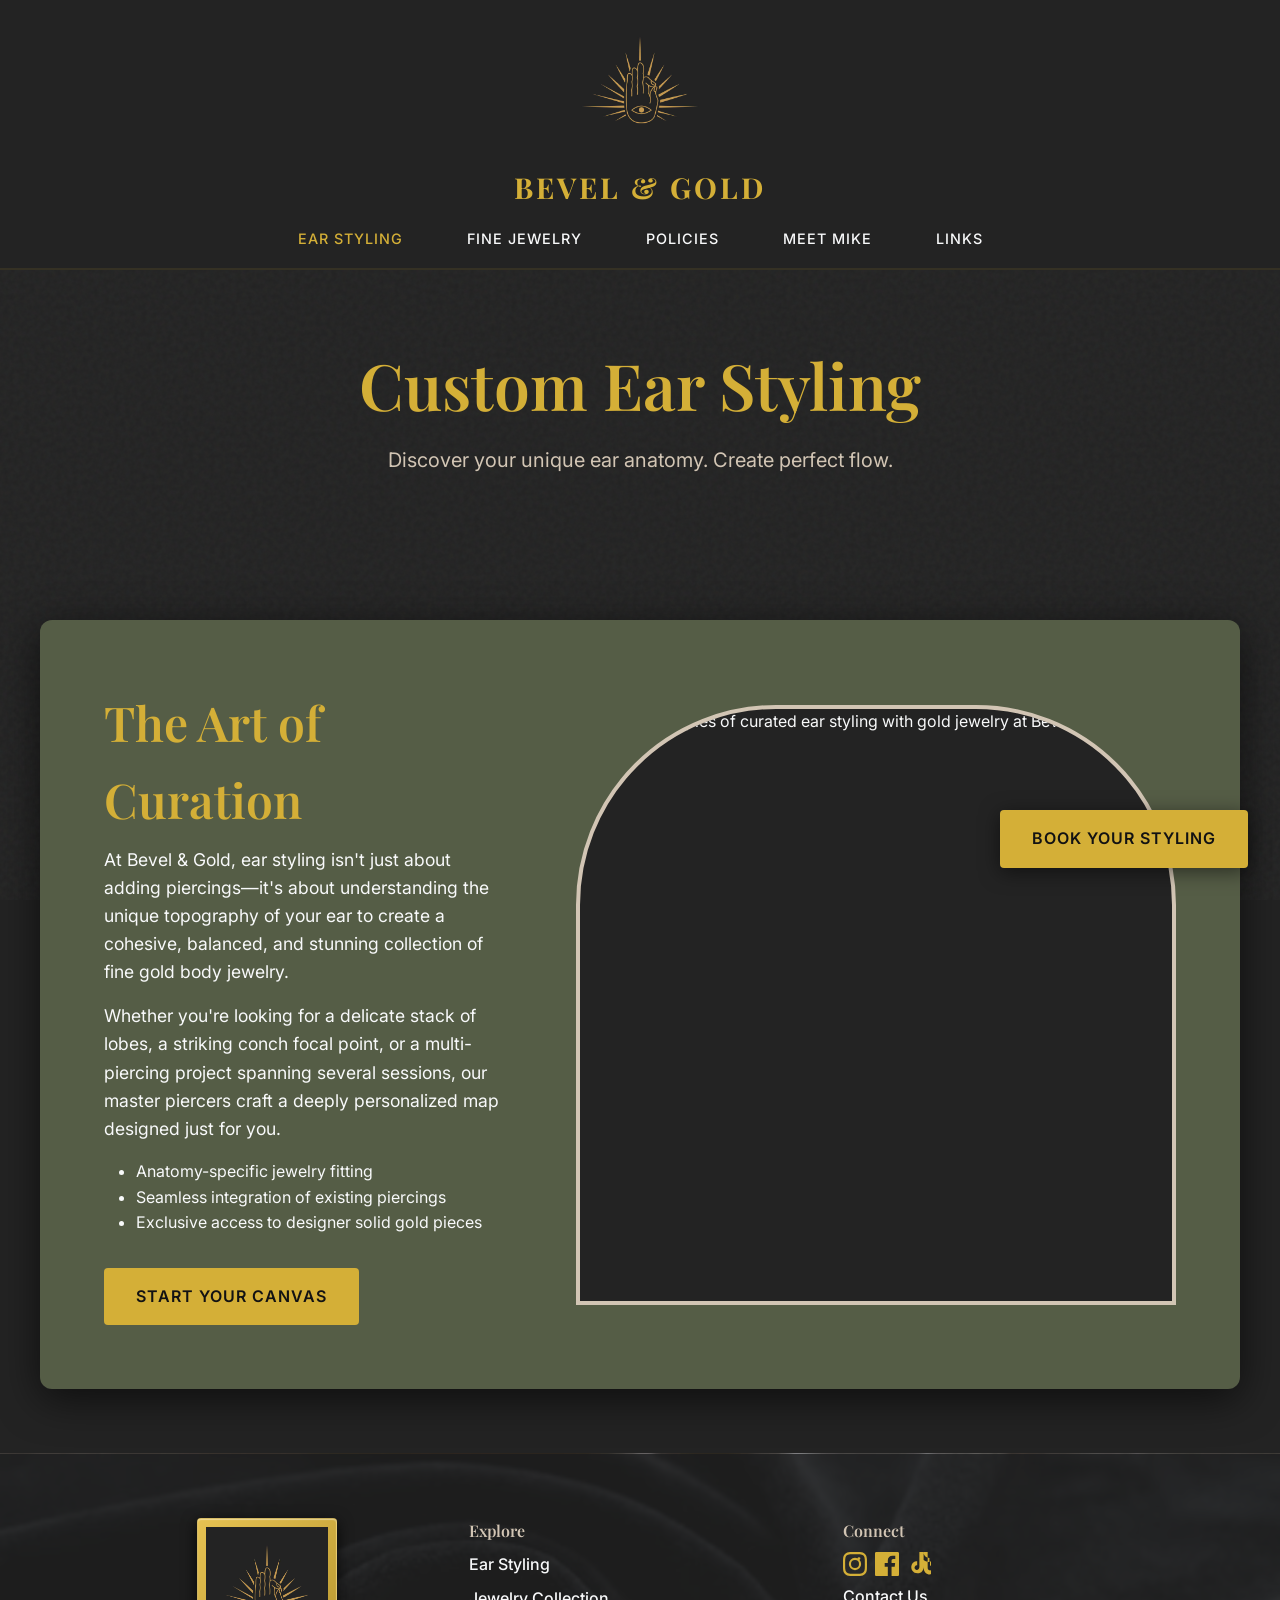
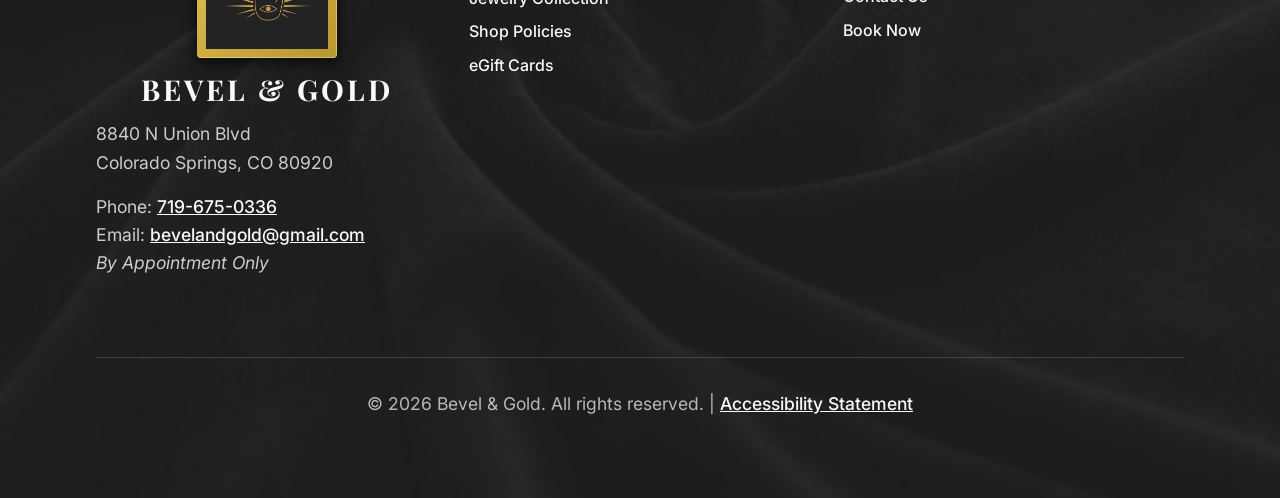
==== ear-styling.html @ 04fbb770 "Initial commit of Bevel & Gold redesign" ====
<!DOCTYPE html>
<html lang="en">
<head>
    <meta charset="UTF-8">
    <meta name="viewport" content="width=device-width, initial-scale=1.0">
    <title>Ear Styling | Bevel & Gold | Colorado Springs Piercing Studio</title>
    <meta name="description" content="Elevate your look with custom ear styling and curation from Bevel & Gold in Colorado Springs. We use exquisite solid gold fine body jewelry for a unique flow.">
    
    <link rel="preconnect" href="https://fonts.googleapis.com">
    <link rel="preconnect" href="https://fonts.gstatic.com" crossorigin>
    <link href="https://fonts.googleapis.com/css2?family=Inter:wght@400;500;600&family=Playfair+Display:wght@400;600;700&display=swap" rel="stylesheet">
    
    <link rel="stylesheet" href="css/style.css">
</head>
<body>
    <a href="#main-content" class="skip-link" style="position:absolute; left:-10000px; top:auto; width:1px; height:1px; overflow:hidden;" tabindex="0">Skip to main content</a>
    <a href="https://book.squareup.com/appointments/sed3t0elav9za6/location/LBR8H3HD27EVS/services" target="_blank" rel="noopener" class="btn sticky-cta" aria-label="Book an Ear Styling Appointment">Book Your Styling</a>

    <header>
        <nav class="navbar" aria-label="Main Navigation">
            <a href="index.html" class="nav-brand" aria-label="Bevel & Gold Home">
                <img src="images/logo.png" alt="Bevel & Gold Logo - Eye in Hand" class="site-logo">
                Bevel & Gold
            </a>
            <button class="menu-toggle" id="menu-toggle" aria-expanded="false" aria-controls="nav-links" aria-label="Open menu">
                ☰
            </button>
            <ul class="nav-links" id="nav-links">
                <li><a href="ear-styling.html" style="color: var(--accent-gold);">Ear Styling</a></li>
                <li><a href="fine-body-jewelry.html">Fine Jewelry</a></li>
                <li><a href="policies.html">Policies</a></li>
                <li><a href="index.html#meet-mike">Meet Mike</a></li>
                <li><a href="links.html">Links</a></li>
            </ul>
        </nav>
    </header>

    <main id="main-content">
        <!-- Service Hero -->
        <section class="section">
            <div class="container" style="text-align: center; max-width: 800px;">
                <h1 style="color: var(--accent-gold);">Custom Ear Styling</h1>
                <p style="font-size: 1.25rem; color: var(--warm-neutral);">Discover your unique ear anatomy. Create perfect flow.</p>
            </div>
        </section>

        <!-- Details Section -->
        <section class="section">
            <div class="container luxury-card" style="padding: var(--spacing-xl);">
                <div class="grid-2">
                <div>
                    <h2>The Art of Curation</h2>
                    <p>At Bevel & Gold, ear styling isn't just about adding piercings—it's about understanding the unique topography of your ear to create a cohesive, balanced, and stunning collection of fine gold body jewelry.</p>
                    <p>Whether you're looking for a delicate stack of lobes, a striking conch focal point, or a multi-piercing project spanning several sessions, our master piercers craft a deeply personalized map designed just for you.</p>
                    <ul style="margin-bottom: var(--spacing-lg); margin-left: var(--spacing-lg);">
                        <li>Anatomy-specific jewelry fitting</li>
                        <li>Seamless integration of existing piercings</li>
                        <li>Exclusive access to designer solid gold pieces</li>
                    </ul>
                    <a href="https://book.squareup.com/appointments/sed3t0elav9za6/location/LBR8H3HD27EVS/services" target="_blank" rel="noopener" class="btn">Start Your Canvas</a>
                </div>
                <div style="text-align: center;">
                    <img src="https://via.placeholder.com/600x600/121213/F8F9FA?text=Ear+Styling+Examples" alt="Examples of curated ear styling with gold jewelry at Bevel & Gold" class="arch-mask" style="aspect-ratio: 1/1;" width="600" height="600">
                </div>
                </div>
            </div>
        </section>
    </main>

    <footer class="pinstripe-bg footer-moody">
        <div class="container">
            <div class="footer-content">
                <div>
                    <a href="index.html" class="nav-brand" aria-label="Bevel & Gold Home" style="margin-bottom: var(--spacing-sm);">
                        <img src="images/logo.png" alt="Bevel & Gold Logo" class="site-logo">
                        <span style="color: var(--text-primary);">Bevel & Gold</span>
                    </a>
                    <p style="color: rgba(248, 249, 250, 0.8);">8840 N Union Blvd<br>Colorado Springs, CO 80920</p>
                    <p style="color: rgba(248, 249, 250, 0.8); margin-top: var(--spacing-sm);">
                        Phone: <a href="tel:7196750336" aria-label="Call Bevel & Gold" style="text-decoration: underline;">719-675-0336</a><br>
                        Email: <a href="mailto:bevelandgold@gmail.com" aria-label="Email Bevel & Gold" style="text-decoration: underline;">bevelandgold@gmail.com</a><br>
                        <em>By Appointment Only</em>
                    </p>
                </div>
                <nav aria-label="Footer Navigation">
                    <h4 style="color: var(--warm-neutral);">Explore</h4>
                    <ul style="list-style: none; display: flex; flex-direction: column; gap: 0.5rem;">
                        <li><a href="ear-styling.html">Ear Styling</a></li>
                        <li><a href="fine-body-jewelry.html">Jewelry Collection</a></li>
                        <li><a href="policies.html">Shop Policies</a></li>
                        <li><a href="https://squareup.com/gift/MLN8Q2M6KC8PQ/order" target="_blank" rel="noopener">eGift Cards</a></li>
                    </ul>
                </nav>
                <div>
                    <h4 style="color: var(--warm-neutral);">Connect</h4>
                    <div style="display: flex; gap: var(--spacing-sm); margin-bottom: var(--spacing-sm);">
                        <a href="https://www.instagram.com/bevelandgold.piercing/" aria-label="Follow us on Instagram" target="_blank" rel="noopener" class="social-icon">
                            <svg width="24" height="24" viewBox="0 0 24 24" fill="currentColor" xmlns="http://www.w3.org/2000/svg"><path d="M12 2.163c3.204 0 3.584.012 4.85.07 3.252.148 4.771 1.691 4.919 4.919.058 1.265.069 1.645.069 4.849 0 3.205-.012 3.584-.069 4.849-.149 3.225-1.664 4.771-4.919 4.919-1.266.058-1.644.07-4.85.07-3.204 0-3.584-.012-4.849-.07-3.26-.149-4.771-1.699-4.919-4.92-.058-1.265-.07-1.644-.07-4.849 0-3.204.013-3.583.07-4.849.149-3.227 1.664-4.771 4.919-4.919 1.266-.057 1.645-.069 4.849-.069zM12 0C8.741 0 8.333.014 7.053.072 2.695.272.273 2.69.073 7.052.014 8.333 0 8.741 0 12c0 3.259.014 3.668.072 4.948.2 4.358 2.618 6.78 6.98 6.98C8.333 23.986 8.741 24 12 24c3.259 0 3.668-.014 4.948-.072 4.354-.2 6.782-2.618 6.979-6.98.059-1.28.073-1.689.073-4.948 0-3.259-.014-3.667-.072-4.947-.196-4.354-2.617-6.78-6.979-6.98C15.668.014 15.259 0 12 0zm0 5.838a6.162 6.162 0 100 12.324 6.162 6.162 0 000-12.324zM12 16a4 4 0 110-8 4 4 0 010 8zm3.98-10.822a1.44 1.44 0 100 2.881 1.44 1.44 0 000-2.881z"/></svg>
                        </a>
                        <a href="https://www.facebook.com/profile.php?id=61557589727909" aria-label="Follow us on Facebook" target="_blank" rel="noopener" class="social-icon">
                            <svg width="24" height="24" viewBox="0 0 24 24" fill="currentColor" xmlns="http://www.w3.org/2000/svg"><path d="M22.675 0h-21.35c-.732 0-1.325.593-1.325 1.325v21.351c0 .731.593 1.324 1.325 1.324h11.495v-9.294h-3.128v-3.622h3.128v-2.671c0-3.1 1.893-4.788 4.659-4.788 1.325 0 2.463.099 2.795.143v3.24l-1.918.001c-1.504 0-1.795.715-1.795 1.763v2.313h3.587l-.467 3.622h-3.12v9.293h6.116c.73 0 1.323-.593 1.323-1.325v-21.35c0-.732-.593-1.325-1.325-1.325z"/></svg>
                        </a>
                        <a href="https://www.tiktok.com/@bevel.gold" aria-label="Follow us on TikTok" target="_blank" rel="noopener" class="social-icon">
                            <svg width="24" height="24" viewBox="0 0 24 24" fill="currentColor" xmlns="http://www.w3.org/2000/svg"><path d="M12.53.02c1.31-.02 2.61-.01 3.91-.02.08 1.53.63 3.09 1.75 4.17 1.12 1.11 2.7 1.62 4.24 1.79v4.03c-1.44-.05-2.89-.35-4.2-.97-.57-.26-1.1-.59-1.62-.93v7.2c0 1.96.53 3.97 1.83 5.34 1.48 1.57 3.73 2.19 5.8 1.63 2.11-.57 3.8-2.15 4.54-4.17.65-1.78.61-3.83-.34-5.5-.9-1.57-2.45-2.61-4.23-2.94-.4-.08-.81-.13-1.22-.16v4.06c.2.02.4.05.59.1.7.2 1.34.69 1.7 1.31.3.5.4 1.1.25 1.67-.18.73-.7 1.35-1.37 1.63-.78.33-1.73.23-2.42-.25-.6-.42-1.02-1.13-1.05-1.87-.03-2.31 0-4.63-.02-6.94V0h-4.06c.01 4.7-.01 9.4.01 14.1.06 1.79-.31 3.63-1.44 5.06-1.08 1.37-2.73 2.12-4.47 2.19-2.06.09-4.11-.8-5.32-2.52-1.04-1.47-1.37-3.41-.95-5.15.53-2.19 2.29-3.9 4.49-4.32.41-.08.84-.13 1.25-.15v4.06c-.19 0-.39-.02-.58.01-.6.1-1.15.46-1.52.93-.41.52-.61 1.25-.49 1.91.17.9.91 1.65 1.81 1.8.84.14 1.74-.2 2.26-.85.49-.6.76-1.41.74-2.19-.04-4.96-.02-9.92-.02-14.88z"/></svg>
                        </a>
                    </div>
                    <ul style="list-style: none; display: flex; flex-direction: column; gap: 0.5rem;">
                        <li><a href="index.html#contact" aria-label="Contact Us">Contact Us</a></li>
                        <li><a href="https://book.squareup.com/appointments/sed3t0elav9za6/location/LBR8H3HD27EVS/services" aria-label="Book an Appointment" target="_blank" rel="noopener">Book Now</a></li>
                    </ul>
                </div>
            </div>
            <div class="footer-bottom">
                <p>&copy; 2026 Bevel & Gold. All rights reserved. | <a href="policies.html" style="text-decoration: underline;">Accessibility Statement</a></p>
            </div>
        </div>
    </footer>

    <script src="js/main.js"></script>
</body>
</html>
---- css/style.css ----
/* css/style.css - Bevel & Gold Design System */

/* CSS Variables */
:root {
  /* Moody Botanical Mid-Century Palette */
  --bg-primary: #232323; /* Explicitly matching the exact logo background hex */
  --bg-secondary: #555D46; /* Olive Drab replacing Sage Green */
  --accent-gold: #D4AF37; /* Antiqued Gold matching the ornate mirror */
  --accent-gold-hover: #b8972f;
  --warm-neutral: #d2c5b4; /* Light Oak Wood from the jewelry cases */
  --text-primary: #F8F9FA;
  --text-dark: #121213;
  
  /* Fonts */
  --font-heading: 'Playfair Display', serif;
  --font-body: 'Inter', sans-serif;
  
  /* Spacing */
  --spacing-sm: 0.5rem;
  --spacing-md: 1rem;
  --spacing-lg: 2rem;
  --spacing-xl: 4rem;
  
  /* Border Radius */
  --radius-sm: 4px;
  --radius-md: 8px;
  --radius-lg: 16px;
  --radius-arch: 200px 200px 0 0; /* Arch shaped mask */
}

/* Reset and Base Styles */
* {
  margin: 0;
  padding: 0;
  box-sizing: border-box;
}

body {
  font-family: var(--font-body);
  background-color: var(--bg-primary);
  color: var(--text-primary);
  line-height: 1.6;
  position: relative;
  min-height: 100vh;
}

/* GLOBAL MATTE NOISE OVERLAY */
body::before {
  content: "";
  position: fixed;
  top: 0;
  left: 0;
  width: 100vw;
  height: 100vh;
  pointer-events: none; /* Invisible to mouse clicks */
  z-index: 0; /* Behind content */
  opacity: 0.04; /* Luxury sweet spot */
  background-image: url('data:image/svg+xml,%3Csvg viewBox="0 0 200 200" xmlns="http://www.w3.org/2000/svg"%3E%3Cfilter id="noiseFilter"%3E%3CfeTurbulence type="fractalNoise" baseFrequency="0.85" numOctaves="3" stitchTiles="stitch"/%3E%3C/filter%3E%3Crect width="100%25" height="100%25" filter="url(%23noiseFilter)"/%3E%3C/svg%3E');
}

main, header, footer, section {
  position: relative;
  z-index: 1;
}

h1, h2, h3, h4, h5, h6 {
  font-family: var(--font-heading);
  font-weight: 600;
  margin-bottom: var(--spacing-sm);
  color: var(--accent-gold);
}

h1 { font-size: clamp(2.5rem, 5vw, 4rem); }
h2 { font-size: clamp(2rem, 4vw, 3rem); }
h3 { font-size: clamp(1.5rem, 3vw, 2rem); }

p {
  margin-bottom: var(--spacing-md);
  font-size: 1.1rem;
}

a {
  color: var(--text-primary);
  text-decoration: none;
  font-weight: 500;
  transition: color 0.3s ease;
}

a:hover, a:focus {
  color: var(--text-primary);
}

img {
  max-width: 100%;
  height: auto;
  display: block;
}

/* Accessibility - Focus States */
:focus-visible {
  outline: 3px solid var(--accent-gold);
  outline-offset: 4px;
}

/* Interactive Elements (Buttons) */
.btn {
  display: inline-flex;
  align-items: center;
  justify-content: center;
  padding: 1rem 2rem;
  background-color: var(--accent-gold);
  color: var(--text-dark); /* Ensure 4.5:1 contrast */
  font-family: var(--font-body);
  font-weight: 600;
  text-transform: uppercase;
  letter-spacing: 1px;
  border: none;
  border-radius: var(--radius-sm);
  cursor: pointer;
  transition: all 0.3s ease;
  font-size: 1rem;
}

.btn:hover {
  background-color: var(--accent-gold-hover);
  transform: translateY(-2px);
  box-shadow: 0 4px 15px rgba(212, 175, 55, 0.3); /* Soft gold glow */
}

.btn-large {
  padding: 1.5rem 3rem;
  font-size: 1.2rem;
  width: 100%;
}

/* Navigation */
.navbar {
  display: flex;
  flex-direction: column;
  justify-content: center;
  align-items: center;
  padding: var(--spacing-md) 5%;
  position: relative;
  background-color: var(--bg-primary);
  width: 100%;
  z-index: 1000;
  gap: var(--spacing-sm);
  border-bottom: 2px solid rgba(212, 175, 55, 0.1);
}

.nav-brand {
  font-family: var(--font-heading);
  font-size: 1.8rem;
  font-weight: 700;
  color: var(--accent-gold);
  text-transform: uppercase;
  letter-spacing: 3px;
  display: flex;
  flex-direction: column;
  align-items: center;
  gap: var(--spacing-sm);
  margin-bottom: var(--spacing-sm);
}

.site-logo {
  height: 140px;
  width: auto;
}

.nav-links {
  display: flex;
  gap: var(--spacing-xl);
  list-style: none;
}

.nav-links a {
  font-weight: 500;
  text-transform: uppercase;
  font-size: 0.9rem;
  letter-spacing: 1px;
}

.nav-links a:hover {
  color: var(--accent-gold);
}

.menu-toggle {
  display: none;
  background: none;
  border: none;
  color: var(--text-primary);
  font-size: 1.5rem;
  cursor: pointer;
}

/* Luxury Container Card Accent */
.luxury-card {
  background-color: var(--bg-secondary); /* Sage Green Accent */
  border-radius: 12px;
  box-shadow: 0 10px 40px rgba(0,0,0,0.6);
  overflow: hidden;
  position: relative;
}

/* =========================================
   PORTFOLIO MASONRY GALLERY
========================================= */
.masonry-gallery {
  column-count: 1;
  column-gap: 16px;
  width: 100%;
}

@media (min-width: 768px) {
  .masonry-gallery {
    column-count: 2;
  }
}

@media (min-width: 1024px) {
  .masonry-gallery {
    column-count: 3;
  }
}

.masonry-gallery figure {
  margin: 0 0 16px;
  break-inside: avoid;
  border-radius: 8px;
  overflow: hidden;
  position: relative;
  transition: transform 0.3s ease, box-shadow 0.3s ease;
}

.masonry-gallery figure img {
  width: 100%;
  height: auto;
  display: block;
  object-fit: cover;
  transition: transform 0.3s ease;
}

.masonry-gallery figure:hover {
  box-shadow: 0 8px 24px rgba(212, 175, 55, 0.15);
}

.masonry-gallery figure:hover img {
  transform: scale(1.03);
}

/* Layout Utilities */
.container {
  max-width: 1200px;
  margin: 0 auto;
  padding: 0 var(--spacing-lg);
}

.section {
  padding: var(--spacing-xl) 0;
}

.bg-secondary {
  background-color: var(--bg-secondary);
}

/* Visual Motifs */
.arch-mask {
  border-radius: var(--radius-arch);
  overflow: hidden;
  border: 4px solid var(--warm-neutral);
  aspect-ratio: 3/4;
  object-fit: cover;
  transition: box-shadow 0.4s ease, transform 0.4s ease;
  background-color: var(--bg-primary); /* Prevents transparent image bleeding */
}

.arch-mask:hover {
  box-shadow: 0 0 30px rgba(212, 175, 55, 0.4); /* Golden Halation */
  transform: translateY(-5px);
}

.pinstripe-bg {
  /* Subtle vertical pinstripe background texture */
  background-color: var(--bg-primary);
  background-image: linear-gradient(90deg, transparent 50%, rgba(216, 184, 152, 0.05) 50%);
  background-size: 8px 8px;
}

/* Hero Section */
.hero {
  min-height: 80vh; /* Replaced 100vh so navbar flow works */
  display: flex;
  align-items: center;
  justify-content: center;
  position: relative;
  padding: 4rem 5%;
  overflow: hidden;
}

.hero-video-bg {
  position: absolute;
  top: 0;
  left: 0;
  width: 100%;
  height: 100%;
  object-fit: cover;
  z-index: -2;
  opacity: 0.3;
}

.hero-overlay {
  position: absolute;
  top: 0;
  left: 0;
  width: 100%;
  height: 100%;
  background: linear-gradient(to right, rgba(28, 28, 30, 0.9) 0%, rgba(28, 28, 30, 0.4) 100%);
  z-index: -1;
}

.hero-content {
  max-width: 800px;
  z-index: 1;
  text-align: center;
  margin: 0 auto;
}

.hero-cta {
  margin-top: var(--spacing-lg);
}

/* Sticky CTA */
.sticky-cta {
  position: fixed;
  bottom: var(--spacing-lg);
  right: var(--spacing-lg);
  z-index: 100;
  box-shadow: 0 4px 20px rgba(0,0,0,0.5);
}

/* Grid Layouts */
.grid-2 {
  display: grid;
  grid-template-columns: 1fr 1fr;
  gap: var(--spacing-xl);
  align-items: center;
}

.grid-3 {
  display: grid;
  grid-template-columns: repeat(auto-fit, minmax(300px, 1fr));
  gap: var(--spacing-lg);
}

/* Wall of Love (Reviews Widget Placeholder) */
.review-card {
  background-color: rgba(255, 255, 255, 0.05);
  border: 1px solid var(--warm-neutral);
  padding: var(--spacing-lg);
  border-radius: var(--radius-md);
  display: flex;
  flex-direction: column;
  gap: var(--spacing-sm);
  transition: box-shadow 0.4s ease, transform 0.4s ease;
}

.review-card:hover, .service-card:hover { /* Adding generalized halation */
  box-shadow: 0 0 40px rgba(212, 175, 55, 0.15); /* Subtle Golden Halation */
  transform: translateY(-5px);
  border-color: var(--accent-gold);
}

.social-icon {
  color: var(--accent-gold);
  transition: all 0.3s ease;
  display: inline-flex;
  align-items: center;
  justify-content: center;
}

.social-icon:hover {
  color: var(--text-primary);
  transform: scale(1.1);
  filter: drop-shadow(0 0 5px rgba(212, 175, 55, 0.4));
}

.stars {
  color: var(--accent-gold);
  font-size: 1.2rem;
}

.review-author {
  font-weight: 600;
  font-family: var(--font-heading);
  margin-top: auto;
}

/* Accordions for Policies */
.accordion {
  border-bottom: 1px solid var(--warm-neutral);
}

.accordion-header {
  width: 100%;
  background: none;
  border: none;
  color: var(--text-primary);
  font-family: var(--font-heading);
  font-size: 1.5rem;
  text-align: left;
  padding: var(--spacing-lg) 0;
  cursor: pointer;
  display: flex;
  justify-content: space-between;
  align-items: center;
}

.accordion-header::after {
  content: '+';
  color: var(--accent-gold);
  font-size: 2rem;
  transition: transform 0.3s ease;
}

.accordion-header[aria-expanded="true"]::after {
  transform: rotate(45deg);
}

.accordion-content {
  max-height: 0;
  overflow: hidden;
  transition: max-height 0.3s ease;
  visibility: hidden;
}

.accordion-content[aria-hidden="false"] {
  visibility: visible;
  max-height: 1000px; /* Arbitrary large number */
  padding-bottom: var(--spacing-lg);
}

/* Footer */
footer {
  padding: var(--spacing-xl) 5%;
  border-top: 1px solid rgba(216, 184, 152, 0.2);
}

.footer-content {
  display: grid;
  grid-template-columns: repeat(auto-fit, minmax(200px, 1fr));
  gap: var(--spacing-lg);
  margin-bottom: var(--spacing-xl);
}

.footer-bottom {
  text-align: center;
  padding-top: var(--spacing-lg);
  border-top: 1px solid rgba(216, 184, 152, 0.2);
  font-size: 0.9rem;
  color: rgba(248, 249, 250, 0.7);
}

/* Moody Luxury Additions */
.moody-transition {
  position: relative;
  z-index: 1;
}

.moody-transition::before {
  content: '';
  position: absolute;
  top: 0;
  right: 0;
  width: 50%;
  height: 100%;
  background-image: url('../images/charcoal-velvet.jpg');
  background-size: cover;
  background-position: left center;
  z-index: -1;
  mask-image: linear-gradient(to right, transparent, black 40%);
  -webkit-mask-image: linear-gradient(to right, transparent, black 40%);
  opacity: 0.8;
}

.footer-moody {
  background-image: url('../images/espresso-tufting.jpg');
  background-size: cover;
  background-position: center bottom;
  background-color: var(--bg-primary); 
  position: relative;
  z-index: 1;
}

.footer-moody::before {
  content: '';
  position: absolute;
  top: 0;
  left: 0;
  width: 100%;
  height: 100%;
  background-color: rgba(35, 35, 35, 0.85); /* Darken leather for legibility */
  z-index: -1;
}

.footer-moody .site-logo {
  background: linear-gradient(135deg, #E6C252 0%, #B8972F 100%);
  padding: 8px;
  border-radius: var(--radius-sm);
  box-shadow: 0 4px 15px rgba(0,0,0,0.8), inset 0 1px 1px rgba(255,255,255,0.4);
  mix-blend-mode: normal; /* Override lighten effect for plaque look */
  border: 1px solid rgba(255, 255, 255, 0.2);
}

/* Link in Bio Page Specific */
.links-page {
  display: flex;
  flex-direction: column;
  align-items: center;
  justify-content: center;
  min-height: 100vh;
  padding: var(--spacing-lg);
  text-align: center;
  /* Mood Leather Tufting */
  background-image: url('../images/espresso-tufting.jpg');
  background-size: cover;
  background-position: center;
  background-attachment: fixed;
  background-color: var(--bg-primary); /* Fallback */
  box-shadow: inset 0 0 100px rgba(0,0,0,0.8); /* Edge vignette for mood */
}

.links-page .site-logo {
    border-radius: var(--radius-arch);
    margin-bottom: var(--spacing-md);
    background-color: rgba(35, 35, 35, 0.4); /* Subtle behind logo */
    padding: var(--spacing-sm);
}

.links-brand {
  margin-bottom: var(--spacing-xl);
}

.links-brand h1 {
  font-size: 2.5rem;
  color: var(--accent-gold);
}

.links-container {
  width: 100%;
  max-width: 400px;
  display: flex;
  flex-direction: column;
  gap: var(--spacing-md);
}

/* Responsive Design */
@media (max-width: 768px) {
  .navbar {
    flex-direction: row;
    justify-content: space-between;
    padding-top: var(--spacing-md);
  }
  .nav-brand {
    font-size: 1.2rem;
    flex-direction: row;
  }
  .site-logo {
    height: 60px;
  }

  .nav-links {
    position: fixed;
    top: 80px;
    left: -100%;
    width: 100%;
    height: calc(100vh - 80px);
    background-color: var(--bg-primary);
    flex-direction: column;
    align-items: center;
    padding-top: var(--spacing-xl);
    transition: left 0.3s ease;
  }
  
  .nav-links.active {
    left: 0;
  }
  
  .menu-toggle {
    display: block;
  }
  
  .grid-2 {
    grid-template-columns: 1fr;
  }
  
  .hero-content {
    text-align: center;
  }
  
  .sticky-cta {
    bottom: var(--spacing-md);
    right: 50%;
    transform: translateX(50%);
    width: 90%;
    text-align: center;
  }
}
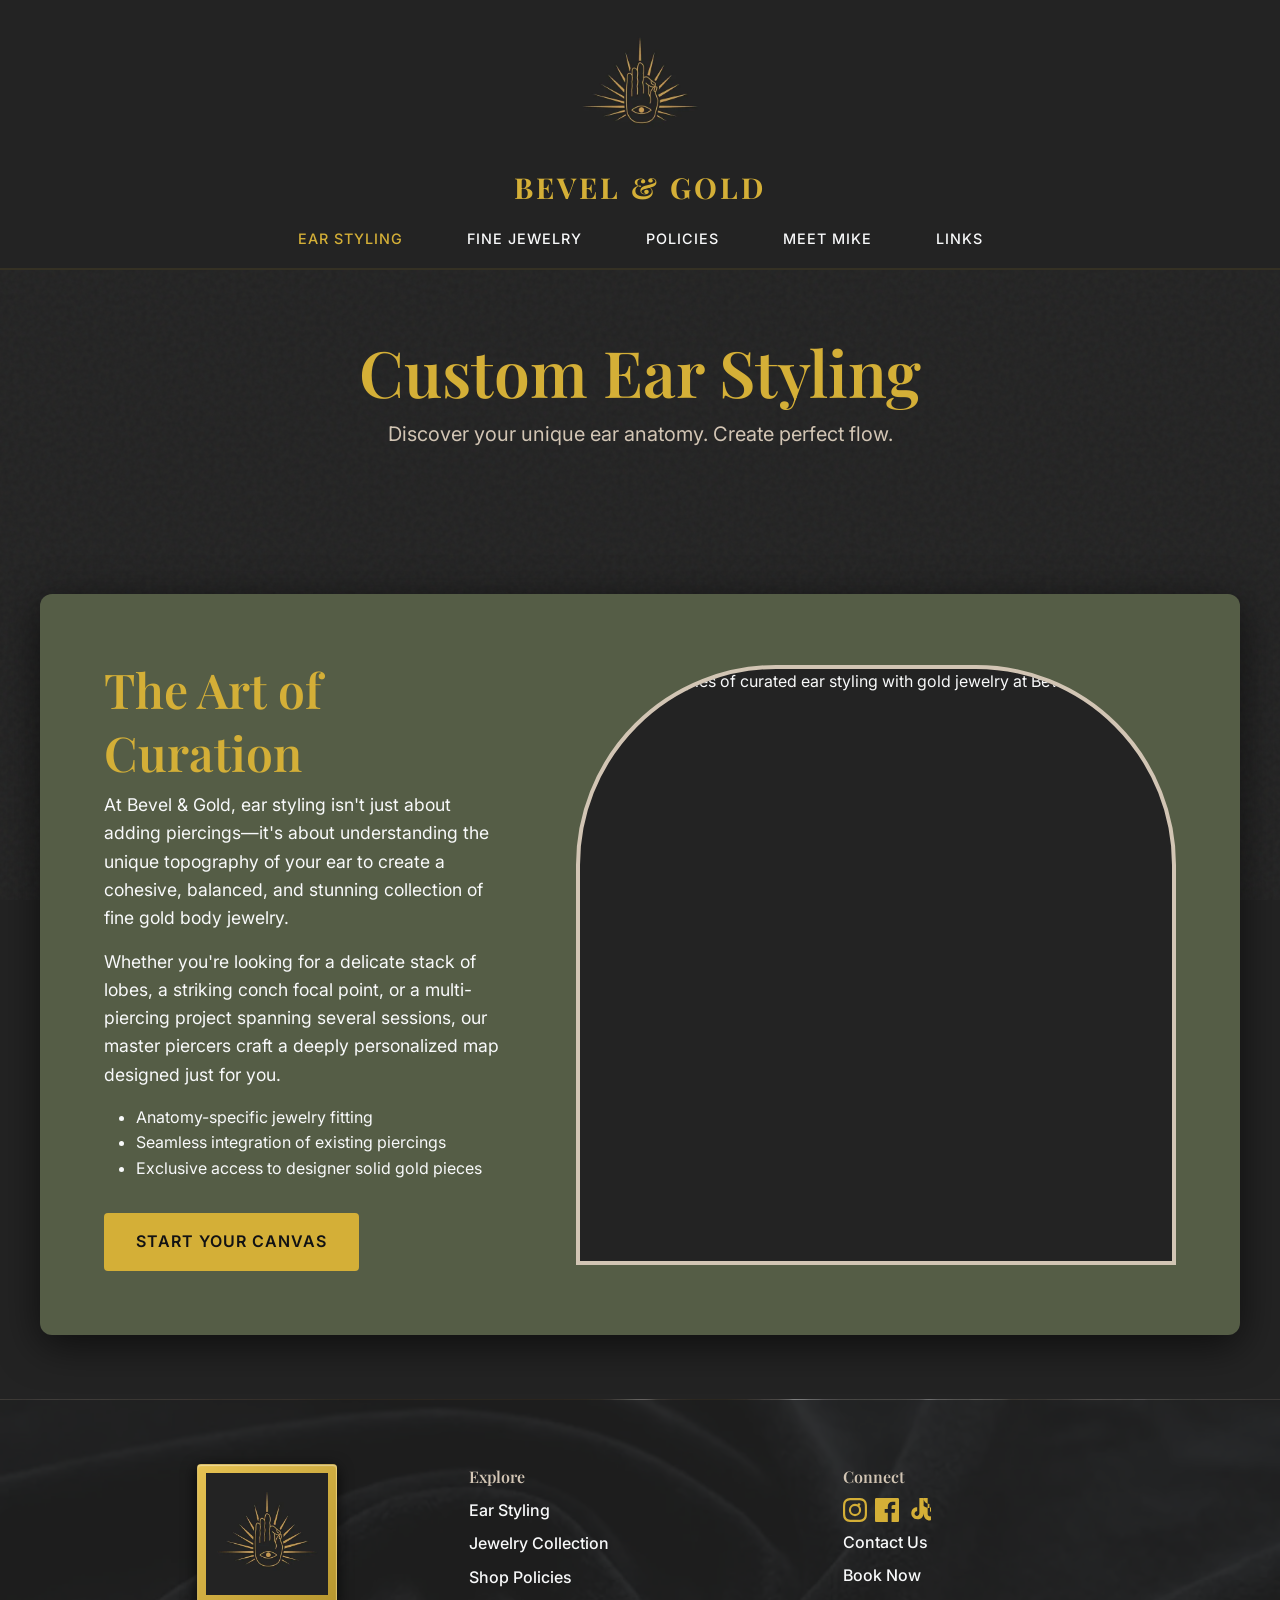
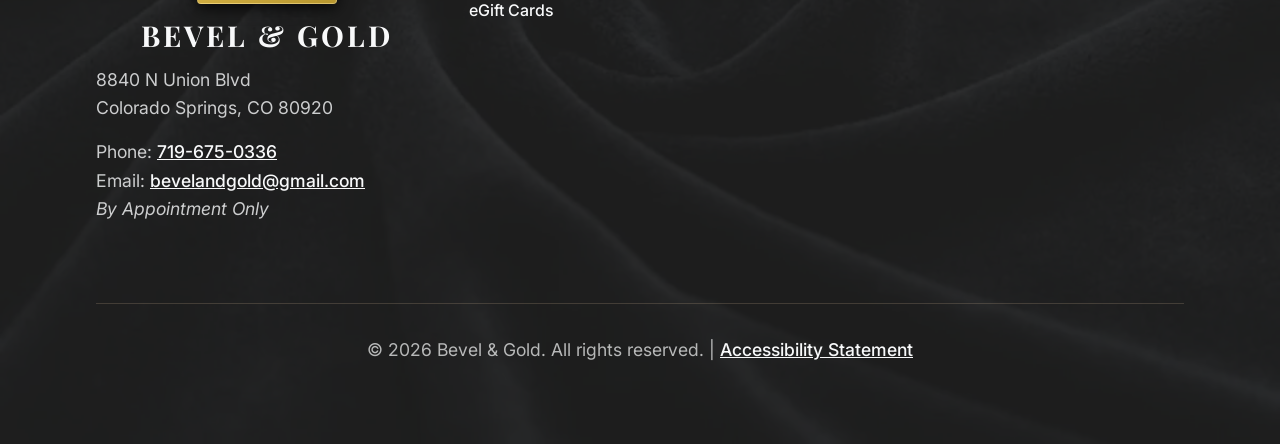
==== commit 18c58053: "perf: Optimize and compress images to modern WebP format for 35+ point lighthouse boost" ====
--- a/ear-styling.html
+++ b/ear-styling.html
@@ -1,28 +1,49 @@
 <!DOCTYPE html>
 <html lang="en">
+
 <head>
     <meta charset="UTF-8">
     <meta name="viewport" content="width=device-width, initial-scale=1.0">
     <title>Ear Styling | Bevel & Gold | Colorado Springs Piercing Studio</title>
-    <meta name="description" content="Elevate your look with custom ear styling and curation from Bevel & Gold in Colorado Springs. We use exquisite solid gold fine body jewelry for a unique flow.">
-    
+    <meta name="description"
+        content="Elevate your look with custom ear styling and curation from Bevel & Gold in Colorado Springs. We use exquisite solid gold fine body jewelry for a unique flow.">
+
+    <!-- Open Graph & Social SEO -->
+    <meta property="og:title" content="Ear Styling | Bevel & Gold | Colorado Springs Piercing Studio">
+    <meta property="og:description"
+        content="Elevate your look with custom ear styling and curation from Bevel & Gold in Colorado Springs. We use exquisite solid gold fine body jewelry for a unique flow.">
+    <meta property="og:image" content="https://www.bevelandgold.com/images/logo.webp">
+    <meta property="og:url" content="https://www.bevelandgold.com/ear-styling.html">
+    <meta property="og:type" content="website">
+    <meta property="og:site_name" content="Bevel & Gold">
+    <meta name="twitter:card" content="summary_large_image">
+    <meta name="twitter:title" content="Ear Styling | Bevel & Gold">
+    <link rel="canonical" href="https://www.bevelandgold.com/ear-styling.html">
+
     <link rel="preconnect" href="https://fonts.googleapis.com">
     <link rel="preconnect" href="https://fonts.gstatic.com" crossorigin>
-    <link href="https://fonts.googleapis.com/css2?family=Inter:wght@400;500;600&family=Playfair+Display:wght@400;600;700&display=swap" rel="stylesheet">
-    
+    <link
+        href="https://fonts.googleapis.com/css2?family=Inter:wght@400;500;600&family=Playfair+Display:wght@400;600;700&display=swap"
+        rel="stylesheet">
+
     <link rel="stylesheet" href="css/style.css">
 </head>
+
 <body>
-    <a href="#main-content" class="skip-link" style="position:absolute; left:-10000px; top:auto; width:1px; height:1px; overflow:hidden;" tabindex="0">Skip to main content</a>
-    <a href="https://book.squareup.com/appointments/sed3t0elav9za6/location/LBR8H3HD27EVS/services" target="_blank" rel="noopener" class="btn sticky-cta" aria-label="Book an Ear Styling Appointment">Book Your Styling</a>
+    <a href="#main-content" class="skip-link"
+        style="position:absolute; left:-10000px; top:auto; width:1px; height:1px; overflow:hidden;" tabindex="0">Skip to
+        main content</a>
+    <a href="https://book.squareup.com/appointments/sed3t0elav9za6/location/LBR8H3HD27EVS/services" target="_blank"
+        rel="noopener" class="btn sticky-cta" aria-label="Book an Ear Styling Appointment">Book Your Styling</a>
 
     <header>
         <nav class="navbar" aria-label="Main Navigation">
             <a href="index.html" class="nav-brand" aria-label="Bevel & Gold Home">
-                <img src="images/logo.png" alt="Bevel & Gold Logo - Eye in Hand" class="site-logo">
+                <img src="images/logo.webp" alt="Bevel & Gold Logo - Eye in Hand" class="site-logo">
                 Bevel & Gold
             </a>
-            <button class="menu-toggle" id="menu-toggle" aria-expanded="false" aria-controls="nav-links" aria-label="Open menu">
+            <button class="menu-toggle" id="menu-toggle" aria-expanded="false" aria-controls="nav-links"
+                aria-label="Open menu">
                 ☰
             </button>
             <ul class="nav-links" id="nav-links">
@@ -40,7 +61,8 @@
         <section class="section">
             <div class="container" style="text-align: center; max-width: 800px;">
                 <h1 style="color: var(--accent-gold);">Custom Ear Styling</h1>
-                <p style="font-size: 1.25rem; color: var(--warm-neutral);">Discover your unique ear anatomy. Create perfect flow.</p>
+                <p style="font-size: 1.25rem; color: var(--warm-neutral);">Discover your unique ear anatomy. Create
+                    perfect flow.</p>
             </div>
         </section>
 
@@ -48,20 +70,27 @@
         <section class="section">
             <div class="container luxury-card" style="padding: var(--spacing-xl);">
                 <div class="grid-2">
-                <div>
-                    <h2>The Art of Curation</h2>
-                    <p>At Bevel & Gold, ear styling isn't just about adding piercings—it's about understanding the unique topography of your ear to create a cohesive, balanced, and stunning collection of fine gold body jewelry.</p>
-                    <p>Whether you're looking for a delicate stack of lobes, a striking conch focal point, or a multi-piercing project spanning several sessions, our master piercers craft a deeply personalized map designed just for you.</p>
-                    <ul style="margin-bottom: var(--spacing-lg); margin-left: var(--spacing-lg);">
-                        <li>Anatomy-specific jewelry fitting</li>
-                        <li>Seamless integration of existing piercings</li>
-                        <li>Exclusive access to designer solid gold pieces</li>
-                    </ul>
-                    <a href="https://book.squareup.com/appointments/sed3t0elav9za6/location/LBR8H3HD27EVS/services" target="_blank" rel="noopener" class="btn">Start Your Canvas</a>
-                </div>
-                <div style="text-align: center;">
-                    <img src="https://via.placeholder.com/600x600/121213/F8F9FA?text=Ear+Styling+Examples" alt="Examples of curated ear styling with gold jewelry at Bevel & Gold" class="arch-mask" style="aspect-ratio: 1/1;" width="600" height="600">
-                </div>
+                    <div>
+                        <h2>The Art of Curation</h2>
+                        <p>At Bevel & Gold, ear styling isn't just about adding piercings—it's about understanding the
+                            unique topography of your ear to create a cohesive, balanced, and stunning collection of
+                            fine gold body jewelry.</p>
+                        <p>Whether you're looking for a delicate stack of lobes, a striking conch focal point, or a
+                            multi-piercing project spanning several sessions, our master piercers craft a deeply
+                            personalized map designed just for you.</p>
+                        <ul style="margin-bottom: var(--spacing-lg); margin-left: var(--spacing-lg);">
+                            <li>Anatomy-specific jewelry fitting</li>
+                            <li>Seamless integration of existing piercings</li>
+                            <li>Exclusive access to designer solid gold pieces</li>
+                        </ul>
+                        <a href="https://book.squareup.com/appointments/sed3t0elav9za6/location/LBR8H3HD27EVS/services"
+                            target="_blank" rel="noopener" class="btn">Start Your Canvas</a>
+                    </div>
+                    <div style="text-align: center;">
+                        <img src="https://via.placeholder.com/600x600/121213/F8F9FA?text=Ear+Styling+Examples"
+                            alt="Examples of curated ear styling with gold jewelry at Bevel & Gold" class="arch-mask"
+                            style="aspect-ratio: 1/1;" width="600" height="600">
+                    </div>
                 </div>
             </div>
         </section>
@@ -71,14 +100,17 @@
         <div class="container">
             <div class="footer-content">
                 <div>
-                    <a href="index.html" class="nav-brand" aria-label="Bevel & Gold Home" style="margin-bottom: var(--spacing-sm);">
-                        <img src="images/logo.png" alt="Bevel & Gold Logo" class="site-logo">
+                    <a href="index.html" class="nav-brand" aria-label="Bevel & Gold Home"
+                        style="margin-bottom: var(--spacing-sm);">
+                        <img src="images/logo.webp" alt="Bevel & Gold Logo" class="site-logo">
                         <span style="color: var(--text-primary);">Bevel & Gold</span>
                     </a>
                     <p style="color: rgba(248, 249, 250, 0.8);">8840 N Union Blvd<br>Colorado Springs, CO 80920</p>
                     <p style="color: rgba(248, 249, 250, 0.8); margin-top: var(--spacing-sm);">
-                        Phone: <a href="tel:7196750336" aria-label="Call Bevel & Gold" style="text-decoration: underline;">719-675-0336</a><br>
-                        Email: <a href="mailto:bevelandgold@gmail.com" aria-label="Email Bevel & Gold" style="text-decoration: underline;">bevelandgold@gmail.com</a><br>
+                        Phone: <a href="tel:7196750336" aria-label="Call Bevel & Gold"
+                            style="text-decoration: underline;">719-675-0336</a><br>
+                        Email: <a href="mailto:bevelandgold@gmail.com" aria-label="Email Bevel & Gold"
+                            style="text-decoration: underline;">bevelandgold@gmail.com</a><br>
                         <em>By Appointment Only</em>
                     </p>
                 </div>
@@ -88,34 +120,53 @@
                         <li><a href="ear-styling.html">Ear Styling</a></li>
                         <li><a href="fine-body-jewelry.html">Jewelry Collection</a></li>
                         <li><a href="policies.html">Shop Policies</a></li>
-                        <li><a href="https://squareup.com/gift/MLN8Q2M6KC8PQ/order" target="_blank" rel="noopener">eGift Cards</a></li>
+                        <li><a href="https://squareup.com/gift/MLN8Q2M6KC8PQ/order" target="_blank" rel="noopener">eGift
+                                Cards</a></li>
                     </ul>
                 </nav>
                 <div>
                     <h4 style="color: var(--warm-neutral);">Connect</h4>
                     <div style="display: flex; gap: var(--spacing-sm); margin-bottom: var(--spacing-sm);">
-                        <a href="https://www.instagram.com/bevelandgold.piercing/" aria-label="Follow us on Instagram" target="_blank" rel="noopener" class="social-icon">
-                            <svg width="24" height="24" viewBox="0 0 24 24" fill="currentColor" xmlns="http://www.w3.org/2000/svg"><path d="M12 2.163c3.204 0 3.584.012 4.85.07 3.252.148 4.771 1.691 4.919 4.919.058 1.265.069 1.645.069 4.849 0 3.205-.012 3.584-.069 4.849-.149 3.225-1.664 4.771-4.919 4.919-1.266.058-1.644.07-4.85.07-3.204 0-3.584-.012-4.849-.07-3.26-.149-4.771-1.699-4.919-4.92-.058-1.265-.07-1.644-.07-4.849 0-3.204.013-3.583.07-4.849.149-3.227 1.664-4.771 4.919-4.919 1.266-.057 1.645-.069 4.849-.069zM12 0C8.741 0 8.333.014 7.053.072 2.695.272.273 2.69.073 7.052.014 8.333 0 8.741 0 12c0 3.259.014 3.668.072 4.948.2 4.358 2.618 6.78 6.98 6.98C8.333 23.986 8.741 24 12 24c3.259 0 3.668-.014 4.948-.072 4.354-.2 6.782-2.618 6.979-6.98.059-1.28.073-1.689.073-4.948 0-3.259-.014-3.667-.072-4.947-.196-4.354-2.617-6.78-6.979-6.98C15.668.014 15.259 0 12 0zm0 5.838a6.162 6.162 0 100 12.324 6.162 6.162 0 000-12.324zM12 16a4 4 0 110-8 4 4 0 010 8zm3.98-10.822a1.44 1.44 0 100 2.881 1.44 1.44 0 000-2.881z"/></svg>
+                        <a href="https://www.instagram.com/bevelandgold.piercing/" aria-label="Follow us on Instagram"
+                            target="_blank" rel="noopener" class="social-icon">
+                            <svg width="24" height="24" viewBox="0 0 24 24" fill="currentColor"
+                                xmlns="http://www.w3.org/2000/svg">
+                                <path
+                                    d="M12 2.163c3.204 0 3.584.012 4.85.07 3.252.148 4.771 1.691 4.919 4.919.058 1.265.069 1.645.069 4.849 0 3.205-.012 3.584-.069 4.849-.149 3.225-1.664 4.771-4.919 4.919-1.266.058-1.644.07-4.85.07-3.204 0-3.584-.012-4.849-.07-3.26-.149-4.771-1.699-4.919-4.92-.058-1.265-.07-1.644-.07-4.849 0-3.204.013-3.583.07-4.849.149-3.227 1.664-4.771 4.919-4.919 1.266-.057 1.645-.069 4.849-.069zM12 0C8.741 0 8.333.014 7.053.072 2.695.272.273 2.69.073 7.052.014 8.333 0 8.741 0 12c0 3.259.014 3.668.072 4.948.2 4.358 2.618 6.78 6.98 6.98C8.333 23.986 8.741 24 12 24c3.259 0 3.668-.014 4.948-.072 4.354-.2 6.782-2.618 6.979-6.98.059-1.28.073-1.689.073-4.948 0-3.259-.014-3.667-.072-4.947-.196-4.354-2.617-6.78-6.979-6.98C15.668.014 15.259 0 12 0zm0 5.838a6.162 6.162 0 100 12.324 6.162 6.162 0 000-12.324zM12 16a4 4 0 110-8 4 4 0 010 8zm3.98-10.822a1.44 1.44 0 100 2.881 1.44 1.44 0 000-2.881z" />
+                            </svg>
                         </a>
-                        <a href="https://www.facebook.com/profile.php?id=61557589727909" aria-label="Follow us on Facebook" target="_blank" rel="noopener" class="social-icon">
-                            <svg width="24" height="24" viewBox="0 0 24 24" fill="currentColor" xmlns="http://www.w3.org/2000/svg"><path d="M22.675 0h-21.35c-.732 0-1.325.593-1.325 1.325v21.351c0 .731.593 1.324 1.325 1.324h11.495v-9.294h-3.128v-3.622h3.128v-2.671c0-3.1 1.893-4.788 4.659-4.788 1.325 0 2.463.099 2.795.143v3.24l-1.918.001c-1.504 0-1.795.715-1.795 1.763v2.313h3.587l-.467 3.622h-3.12v9.293h6.116c.73 0 1.323-.593 1.323-1.325v-21.35c0-.732-.593-1.325-1.325-1.325z"/></svg>
+                        <a href="https://www.facebook.com/profile.php?id=61557589727909"
+                            aria-label="Follow us on Facebook" target="_blank" rel="noopener" class="social-icon">
+                            <svg width="24" height="24" viewBox="0 0 24 24" fill="currentColor"
+                                xmlns="http://www.w3.org/2000/svg">
+                                <path
+                                    d="M22.675 0h-21.35c-.732 0-1.325.593-1.325 1.325v21.351c0 .731.593 1.324 1.325 1.324h11.495v-9.294h-3.128v-3.622h3.128v-2.671c0-3.1 1.893-4.788 4.659-4.788 1.325 0 2.463.099 2.795.143v3.24l-1.918.001c-1.504 0-1.795.715-1.795 1.763v2.313h3.587l-.467 3.622h-3.12v9.293h6.116c.73 0 1.323-.593 1.323-1.325v-21.35c0-.732-.593-1.325-1.325-1.325z" />
+                            </svg>
                         </a>
-                        <a href="https://www.tiktok.com/@bevel.gold" aria-label="Follow us on TikTok" target="_blank" rel="noopener" class="social-icon">
-                            <svg width="24" height="24" viewBox="0 0 24 24" fill="currentColor" xmlns="http://www.w3.org/2000/svg"><path d="M12.53.02c1.31-.02 2.61-.01 3.91-.02.08 1.53.63 3.09 1.75 4.17 1.12 1.11 2.7 1.62 4.24 1.79v4.03c-1.44-.05-2.89-.35-4.2-.97-.57-.26-1.1-.59-1.62-.93v7.2c0 1.96.53 3.97 1.83 5.34 1.48 1.57 3.73 2.19 5.8 1.63 2.11-.57 3.8-2.15 4.54-4.17.65-1.78.61-3.83-.34-5.5-.9-1.57-2.45-2.61-4.23-2.94-.4-.08-.81-.13-1.22-.16v4.06c.2.02.4.05.59.1.7.2 1.34.69 1.7 1.31.3.5.4 1.1.25 1.67-.18.73-.7 1.35-1.37 1.63-.78.33-1.73.23-2.42-.25-.6-.42-1.02-1.13-1.05-1.87-.03-2.31 0-4.63-.02-6.94V0h-4.06c.01 4.7-.01 9.4.01 14.1.06 1.79-.31 3.63-1.44 5.06-1.08 1.37-2.73 2.12-4.47 2.19-2.06.09-4.11-.8-5.32-2.52-1.04-1.47-1.37-3.41-.95-5.15.53-2.19 2.29-3.9 4.49-4.32.41-.08.84-.13 1.25-.15v4.06c-.19 0-.39-.02-.58.01-.6.1-1.15.46-1.52.93-.41.52-.61 1.25-.49 1.91.17.9.91 1.65 1.81 1.8.84.14 1.74-.2 2.26-.85.49-.6.76-1.41.74-2.19-.04-4.96-.02-9.92-.02-14.88z"/></svg>
+                        <a href="https://www.tiktok.com/@bevel.gold" aria-label="Follow us on TikTok" target="_blank"
+                            rel="noopener" class="social-icon">
+                            <svg width="24" height="24" viewBox="0 0 24 24" fill="currentColor"
+                                xmlns="http://www.w3.org/2000/svg">
+                                <path
+                                    d="M12.53.02c1.31-.02 2.61-.01 3.91-.02.08 1.53.63 3.09 1.75 4.17 1.12 1.11 2.7 1.62 4.24 1.79v4.03c-1.44-.05-2.89-.35-4.2-.97-.57-.26-1.1-.59-1.62-.93v7.2c0 1.96.53 3.97 1.83 5.34 1.48 1.57 3.73 2.19 5.8 1.63 2.11-.57 3.8-2.15 4.54-4.17.65-1.78.61-3.83-.34-5.5-.9-1.57-2.45-2.61-4.23-2.94-.4-.08-.81-.13-1.22-.16v4.06c.2.02.4.05.59.1.7.2 1.34.69 1.7 1.31.3.5.4 1.1.25 1.67-.18.73-.7 1.35-1.37 1.63-.78.33-1.73.23-2.42-.25-.6-.42-1.02-1.13-1.05-1.87-.03-2.31 0-4.63-.02-6.94V0h-4.06c.01 4.7-.01 9.4.01 14.1.06 1.79-.31 3.63-1.44 5.06-1.08 1.37-2.73 2.12-4.47 2.19-2.06.09-4.11-.8-5.32-2.52-1.04-1.47-1.37-3.41-.95-5.15.53-2.19 2.29-3.9 4.49-4.32.41-.08.84-.13 1.25-.15v4.06c-.19 0-.39-.02-.58.01-.6.1-1.15.46-1.52.93-.41.52-.61 1.25-.49 1.91.17.9.91 1.65 1.81 1.8.84.14 1.74-.2 2.26-.85.49-.6.76-1.41.74-2.19-.04-4.96-.02-9.92-.02-14.88z" />
+                            </svg>
                         </a>
                     </div>
                     <ul style="list-style: none; display: flex; flex-direction: column; gap: 0.5rem;">
                         <li><a href="index.html#contact" aria-label="Contact Us">Contact Us</a></li>
-                        <li><a href="https://book.squareup.com/appointments/sed3t0elav9za6/location/LBR8H3HD27EVS/services" aria-label="Book an Appointment" target="_blank" rel="noopener">Book Now</a></li>
+                        <li><a href="https://book.squareup.com/appointments/sed3t0elav9za6/location/LBR8H3HD27EVS/services"
+                                aria-label="Book an Appointment" target="_blank" rel="noopener">Book Now</a></li>
                     </ul>
                 </div>
             </div>
             <div class="footer-bottom">
-                <p>&copy; 2026 Bevel & Gold. All rights reserved. | <a href="policies.html" style="text-decoration: underline;">Accessibility Statement</a></p>
+                <p>&copy; 2026 Bevel & Gold. All rights reserved. | <a href="policies.html"
+                        style="text-decoration: underline;">Accessibility Statement</a></p>
             </div>
         </div>
     </footer>
 
     <script src="js/main.js"></script>
 </body>
-</html>
+
+</html>
--- a/css/style.css
+++ b/css/style.css
@@ -3,29 +3,34 @@
 /* CSS Variables */
 :root {
   /* Moody Botanical Mid-Century Palette */
-  --bg-primary: #232323; /* Explicitly matching the exact logo background hex */
-  --bg-secondary: #555D46; /* Olive Drab replacing Sage Green */
-  --accent-gold: #D4AF37; /* Antiqued Gold matching the ornate mirror */
+  --bg-primary: #232323;
+  /* Explicitly matching the exact logo background hex */
+  --bg-secondary: #555D46;
+  /* Olive Drab replacing Sage Green */
+  --accent-gold: #D4AF37;
+  /* Antiqued Gold matching the ornate mirror */
   --accent-gold-hover: #b8972f;
-  --warm-neutral: #d2c5b4; /* Light Oak Wood from the jewelry cases */
+  --warm-neutral: #d2c5b4;
+  /* Light Oak Wood from the jewelry cases */
   --text-primary: #F8F9FA;
   --text-dark: #121213;
-  
+
   /* Fonts */
   --font-heading: 'Playfair Display', serif;
   --font-body: 'Inter', sans-serif;
-  
+
   /* Spacing */
   --spacing-sm: 0.5rem;
   --spacing-md: 1rem;
   --spacing-lg: 2rem;
   --spacing-xl: 4rem;
-  
+
   /* Border Radius */
   --radius-sm: 4px;
   --radius-md: 8px;
   --radius-lg: 16px;
-  --radius-arch: 200px 200px 0 0; /* Arch shaped mask */
+  --radius-arch: 200px 200px 0 0;
+  /* Arch shaped mask */
 }
 
 /* Reset and Base Styles */
@@ -42,6 +47,8 @@
   line-height: 1.6;
   position: relative;
   min-height: 100vh;
+  overflow-x: hidden;
+  width: 100%;
 }
 
 /* GLOBAL MATTE NOISE OVERLAY */
@@ -50,29 +57,54 @@
   position: fixed;
   top: 0;
   left: 0;
-  width: 100vw;
-  height: 100vh;
-  pointer-events: none; /* Invisible to mouse clicks */
-  z-index: 0; /* Behind content */
-  opacity: 0.04; /* Luxury sweet spot */
+  width: 100%;
+  height: 100%;
+  pointer-events: none;
+  /* Invisible to mouse clicks */
+  z-index: 0;
+  /* Behind content */
+  opacity: 0.04;
+  /* Luxury sweet spot */
   background-image: url('data:image/svg+xml,%3Csvg viewBox="0 0 200 200" xmlns="http://www.w3.org/2000/svg"%3E%3Cfilter id="noiseFilter"%3E%3CfeTurbulence type="fractalNoise" baseFrequency="0.85" numOctaves="3" stitchTiles="stitch"/%3E%3C/filter%3E%3Crect width="100%25" height="100%25" filter="url(%23noiseFilter)"/%3E%3C/svg%3E');
 }
 
-main, header, footer, section {
+main,
+footer,
+section {
   position: relative;
   z-index: 1;
 }
 
-h1, h2, h3, h4, h5, h6 {
+header {
+  position: relative;
+  z-index: 9999;
+}
+
+h1,
+h2,
+h3,
+h4,
+h5,
+h6 {
   font-family: var(--font-heading);
   font-weight: 600;
   margin-bottom: var(--spacing-sm);
   color: var(--accent-gold);
 }
 
-h1 { font-size: clamp(2.5rem, 5vw, 4rem); }
-h2 { font-size: clamp(2rem, 4vw, 3rem); }
-h3 { font-size: clamp(1.5rem, 3vw, 2rem); }
+h1 {
+  font-size: clamp(2rem, 6vw, 4rem);
+  line-height: 1.2;
+}
+
+h2 {
+  font-size: clamp(1.75rem, 5vw, 3rem);
+  line-height: 1.3;
+}
+
+h3 {
+  font-size: clamp(1.25rem, 4vw, 2rem);
+}
 
 p {
   margin-bottom: var(--spacing-md);
@@ -86,7 +118,8 @@
   transition: color 0.3s ease;
 }
 
-a:hover, a:focus {
+a:hover,
+a:focus {
   color: var(--text-primary);
 }
 
@@ -109,7 +142,8 @@
   justify-content: center;
   padding: 1rem 2rem;
   background-color: var(--accent-gold);
-  color: var(--text-dark); /* Ensure 4.5:1 contrast */
+  color: var(--text-dark);
+  /* Ensure 4.5:1 contrast */
   font-family: var(--font-body);
   font-weight: 600;
   text-transform: uppercase;
@@ -124,7 +158,8 @@
 .btn:hover {
   background-color: var(--accent-gold-hover);
   transform: translateY(-2px);
-  box-shadow: 0 4px 15px rgba(212, 175, 55, 0.3); /* Soft gold glow */
+  box-shadow: 0 4px 15px rgba(212, 175, 55, 0.3);
+  /* Soft gold glow */
 }
 
 .btn-large {
@@ -195,9 +230,10 @@
 
 /* Luxury Container Card Accent */
 .luxury-card {
-  background-color: var(--bg-secondary); /* Sage Green Accent */
+  background-color: var(--bg-secondary);
+  /* Sage Green Accent */
   border-radius: 12px;
-  box-shadow: 0 10px 40px rgba(0,0,0,0.6);
+  box-shadow: 0 10px 40px rgba(0, 0, 0, 0.6);
   overflow: hidden;
   position: relative;
 }
@@ -271,11 +307,13 @@
   aspect-ratio: 3/4;
   object-fit: cover;
   transition: box-shadow 0.4s ease, transform 0.4s ease;
-  background-color: var(--bg-primary); /* Prevents transparent image bleeding */
+  background-color: var(--bg-primary);
+  /* Prevents transparent image bleeding */
 }
 
 .arch-mask:hover {
-  box-shadow: 0 0 30px rgba(212, 175, 55, 0.4); /* Golden Halation */
+  box-shadow: 0 0 30px rgba(212, 175, 55, 0.4);
+  /* Golden Halation */
   transform: translateY(-5px);
 }
 
@@ -288,7 +326,8 @@
 
 /* Hero Section */
 .hero {
-  min-height: 80vh; /* Replaced 100vh so navbar flow works */
+  min-height: 80vh;
+  /* Replaced 100vh so navbar flow works */
   display: flex;
   align-items: center;
   justify-content: center;
@@ -335,7 +374,8 @@
   bottom: var(--spacing-lg);
   right: var(--spacing-lg);
   z-index: 100;
-  box-shadow: 0 4px 20px rgba(0,0,0,0.5);
+  box-shadow: 0 4px 20px rgba(0, 0, 0, 0.5);
+  transition: opacity 0.3s ease, pointer-events 0.3s ease;
 }
 
 /* Grid Layouts */
@@ -364,8 +404,11 @@
   transition: box-shadow 0.4s ease, transform 0.4s ease;
 }
 
-.review-card:hover, .service-card:hover { /* Adding generalized halation */
-  box-shadow: 0 0 40px rgba(212, 175, 55, 0.15); /* Subtle Golden Halation */
+.review-card:hover,
+.service-card:hover {
+  /* Adding generalized halation */
+  box-shadow: 0 0 40px rgba(212, 175, 55, 0.15);
+  /* Subtle Golden Halation */
   transform: translateY(-5px);
   border-color: var(--accent-gold);
 }
@@ -435,7 +478,8 @@
 
 .accordion-content[aria-hidden="false"] {
   visibility: visible;
-  max-height: 1000px; /* Arbitrary large number */
+  max-height: 1000px;
+  /* Arbitrary large number */
   padding-bottom: var(--spacing-lg);
 }
 
@@ -483,10 +527,10 @@
 }
 
 .footer-moody {
-  background-image: url('../images/espresso-tufting.jpg');
+  background-image: url('../images/espresso-tufting.webp');
   background-size: cover;
   background-position: center bottom;
-  background-color: var(--bg-primary); 
+  background-color: var(--bg-primary);
   position: relative;
   z-index: 1;
 }
@@ -498,7 +542,8 @@
   left: 0;
   width: 100%;
   height: 100%;
-  background-color: rgba(35, 35, 35, 0.85); /* Darken leather for legibility */
+  background-color: rgba(35, 35, 35, 0.85);
+  /* Darken leather for legibility */
   z-index: -1;
 }
 
@@ -506,8 +551,9 @@
   background: linear-gradient(135deg, #E6C252 0%, #B8972F 100%);
   padding: 8px;
   border-radius: var(--radius-sm);
-  box-shadow: 0 4px 15px rgba(0,0,0,0.8), inset 0 1px 1px rgba(255,255,255,0.4);
-  mix-blend-mode: normal; /* Override lighten effect for plaque look */
+  box-shadow: 0 4px 15px rgba(0, 0, 0, 0.8), inset 0 1px 1px rgba(255, 255, 255, 0.4);
+  mix-blend-mode: normal;
+  /* Override lighten effect for plaque look */
   border: 1px solid rgba(255, 255, 255, 0.2);
 }
 
@@ -521,19 +567,22 @@
   padding: var(--spacing-lg);
   text-align: center;
   /* Mood Leather Tufting */
-  background-image: url('../images/espresso-tufting.jpg');
+  background-image: url('../images/espresso-tufting.webp');
   background-size: cover;
   background-position: center;
   background-attachment: fixed;
-  background-color: var(--bg-primary); /* Fallback */
-  box-shadow: inset 0 0 100px rgba(0,0,0,0.8); /* Edge vignette for mood */
+  background-color: var(--bg-primary);
+  /* Fallback */
+  box-shadow: inset 0 0 100px rgba(0, 0, 0, 0.8);
+  /* Edge vignette for mood */
 }
 
 .links-page .site-logo {
-    border-radius: var(--radius-arch);
-    margin-bottom: var(--spacing-md);
-    background-color: rgba(35, 35, 35, 0.4); /* Subtle behind logo */
-    padding: var(--spacing-sm);
+  border-radius: var(--radius-arch);
+  margin-bottom: var(--spacing-md);
+  background-color: rgba(35, 35, 35, 0.4);
+  /* Subtle behind logo */
+  padding: var(--spacing-sm);
 }
 
 .links-brand {
@@ -560,10 +609,12 @@
     justify-content: space-between;
     padding-top: var(--spacing-md);
   }
+
   .nav-brand {
     font-size: 1.2rem;
     flex-direction: row;
   }
+
   .site-logo {
     height: 60px;
   }
@@ -571,37 +622,47 @@
   .nav-links {
     position: fixed;
     top: 80px;
-    left: -100%;
+    left: 0;
+    transform: translateX(-100%);
     width: 100%;
     height: calc(100vh - 80px);
     background-color: var(--bg-primary);
     flex-direction: column;
     align-items: center;
     padding-top: var(--spacing-xl);
-    transition: left 0.3s ease;
-  }
-  
+    transition: transform 0.3s ease;
+    overflow-y: auto;
+    z-index: 2000;
+  }
+
   .nav-links.active {
-    left: 0;
-  }
-  
+    transform: translateX(0);
+  }
+
   .menu-toggle {
     display: block;
-  }
-  
+    z-index: 2001;
+    position: relative;
+    padding: var(--spacing-sm);
+  }
+
   .grid-2 {
     grid-template-columns: 1fr;
   }
-  
+
   .hero-content {
     text-align: center;
   }
-  
+
   .sticky-cta {
-    bottom: var(--spacing-md);
-    right: 50%;
-    transform: translateX(50%);
-    width: 90%;
+    bottom: 0;
+    right: 0;
+    transform: none;
+    width: 100%;
     text-align: center;
-  }
-}
+    border-radius: 0;
+    padding: 1rem;
+    font-size: 1rem;
+    z-index: 9000;
+  }
+}
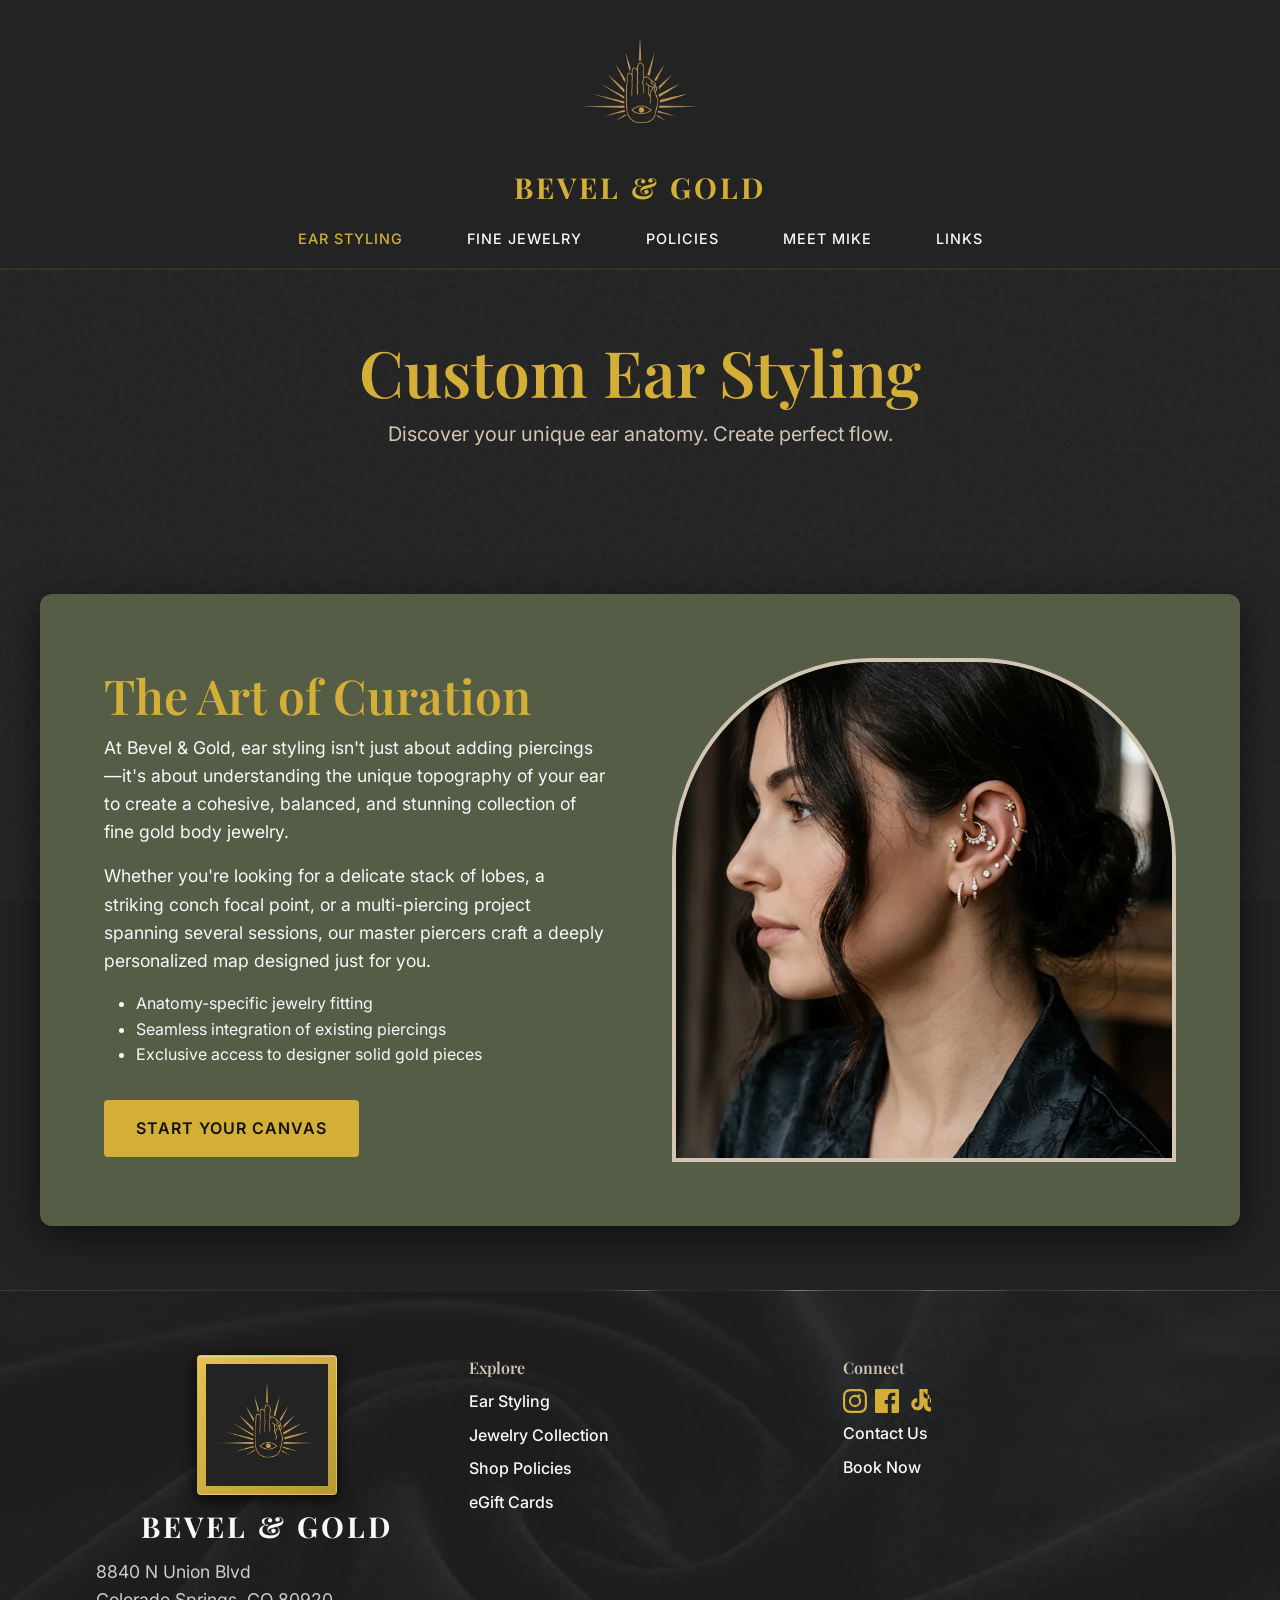
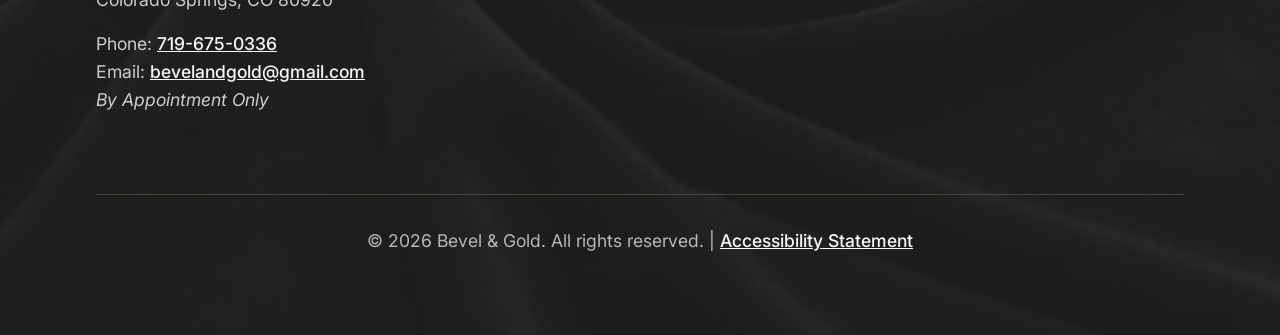
==== commit 0d107620: "fix(images): Replace broken placeholders with optimized luxury WebP images" ====
--- a/ear-styling.html
+++ b/ear-styling.html
@@ -87,7 +87,7 @@
                             target="_blank" rel="noopener" class="btn">Start Your Canvas</a>
                     </div>
                     <div style="text-align: center;">
-                        <img src="https://via.placeholder.com/600x600/121213/F8F9FA?text=Ear+Styling+Examples"
+                        <img src="images/ear_styling_example.webp"
                             alt="Examples of curated ear styling with gold jewelry at Bevel & Gold" class="arch-mask"
                             style="aspect-ratio: 1/1;" width="600" height="600">
                     </div>
